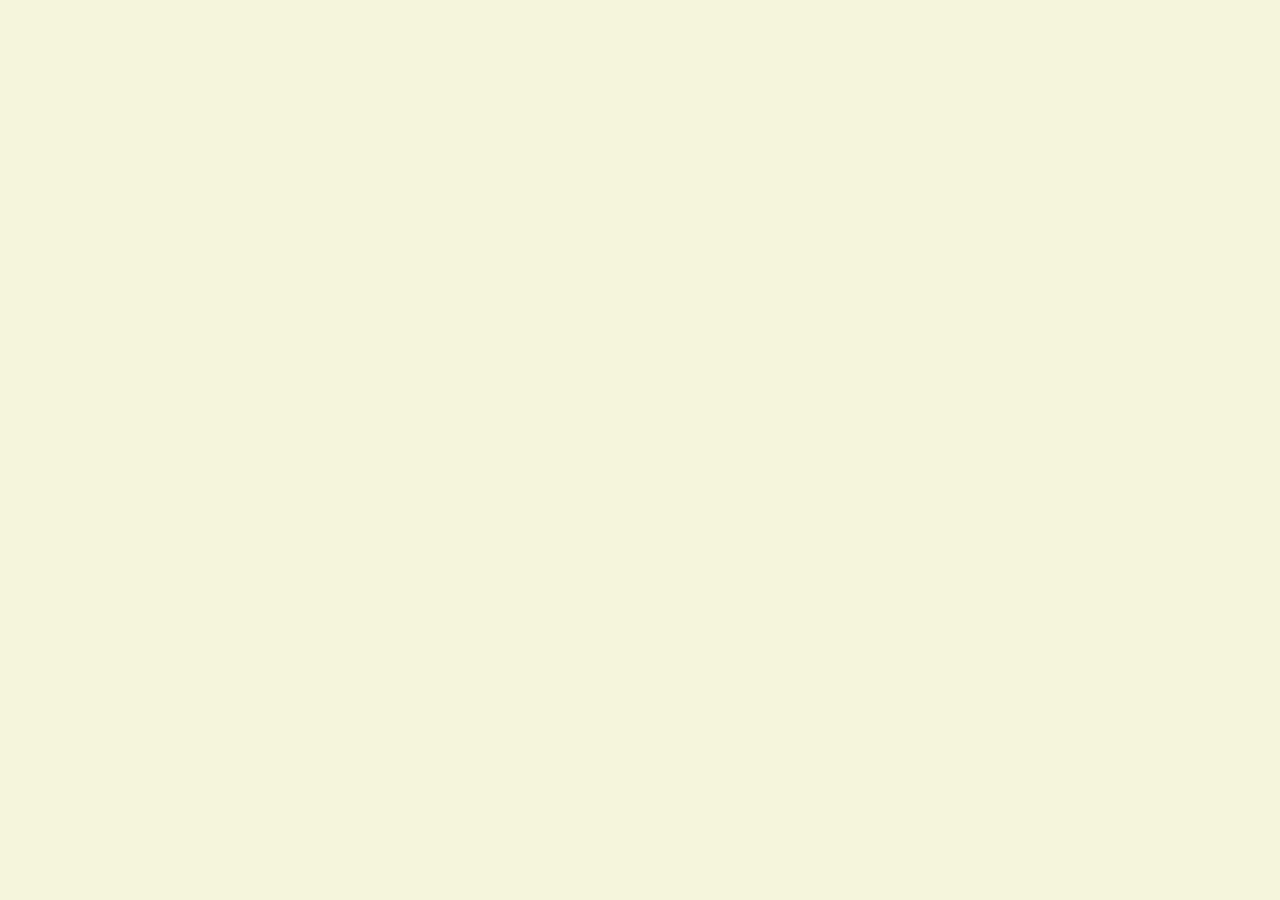
==== index.html @ a486afa2 "Hello" ====
<!DOCTYPE html> 
 <html lang="en"> 
 <head>
     <meta charset="UTF-8"> 
 <meta name="description" content="Enchanted Locks hair salon">
  <meta name="keywords" content="hairdresser, salon, hair, beauty, Enchanted Locks"> 
 <meta name="author" content="Nina Thompson">
  <meta name="viewport" content="width=device-width, initial-scale=1.0">
  <title>Enchanted Locks</title>

 <style>
    body {
        background-color: beige;
        color: #3e2f25;
        font-family: Arial, sans-serif;
    }

    header {
        background-color: darkgreen;
        color: white;
        text-align: center;
        padding: 20px;
    }

    nav {
        background-color: brown;
        padding: 15px;
        text-align: center;
    }

    nav a {
        color: white;
        margin: 15px;
        text-decoration: none;
    }

    main {
        padding: 20px;
    }

    h2 {
        color: darkgreen;
    }

    footer {
        background-color: darkgreen;
        color: white;
        text-align: center;
        padding: 15px;
    }
</style>
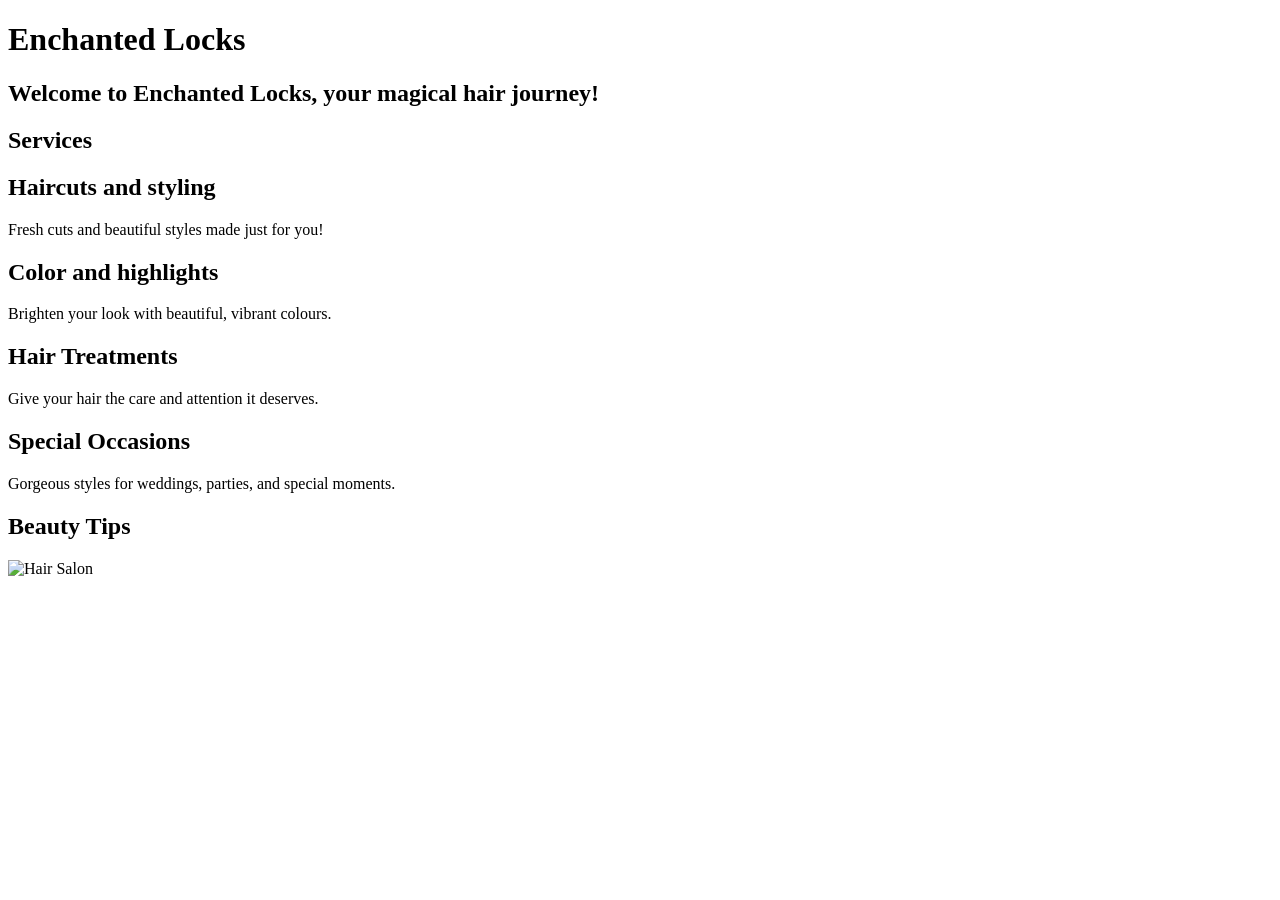
==== commit eb9869a4: "Revise index.html with new content and structure Updated the HTML structure and added content for se" ====
--- a/index.html
+++ b/index.html
@@ -1,51 +1,34 @@
  <!DOCTYPE html> 
  <html lang="en"> 
  <head>
-     <meta charset="UTF-8"> 
- <meta name="description" content="Enchanted Locks hair salon">
-  <meta name="keywords" content="hairdresser, salon, hair, beauty, Enchanted Locks"> 
- <meta name="author" content="Nina Thompson">
-  <meta name="viewport" content="width=device-width, initial-scale=1.0">
+    <meta charset="UTF-8">
   <title>Enchanted Locks</title>
-
- <style>
-    body {
-        background-color: beige;
-        color: #3e2f25;
-        font-family: Arial, sans-serif;
-    }
-
-    header {
-        background-color: darkgreen;
-        color: white;
-        text-align: center;
-        padding: 20px;
-    }
-
-    nav {
-        background-color: brown;
-        padding: 15px;
-        text-align: center;
-    }
-
-    nav a {
-        color: white;
-        margin: 15px;
-        text-decoration: none;
-    }
-
-    main {
-        padding: 20px;
-    }
-
-    h2 {
-        color: darkgreen;
-    }
-
-    footer {
-        background-color: darkgreen;
-        color: white;
-        text-align: center;
-        padding: 15px;
-    }
-</style>+ </head>
+ <body>
+  <header>
+    <p> <h1>Enchanted Locks</h1></p>
+    <p> <h2>Welcome to Enchanted Locks, your magical hair journey!</h2> </p>
+    <article><h1>Services</h1>
+    <section> 
+      <h2>Haircuts and styling</h2>
+      <p>Fresh cuts and beautiful styles made just for you!</p>
+    </section>
+      
+    <section> 
+      <h2>Color and highlights</h2>
+      <p>Brighten your look with beautiful, vibrant colours.</p>
+    </section>
+    <section> 
+      <h2>Hair Treatments</h2>
+      <p>Give your hair the care and attention it deserves.</p>
+    </section>
+     <section> 
+      <h2>Special Occasions</h2>
+      <p>Gorgeous styles for weddings, parties, and special moments.</p>
+    </section>
+    </article>
+    <article><h1>Beauty Tips</h1></article>
+    <img src="https://www.latest-hairstyles.com/black/african-american-hairstyles.html" width="200" height="200" alt="Hair Salon">
+  </header>
+ </body>
+ </html> 
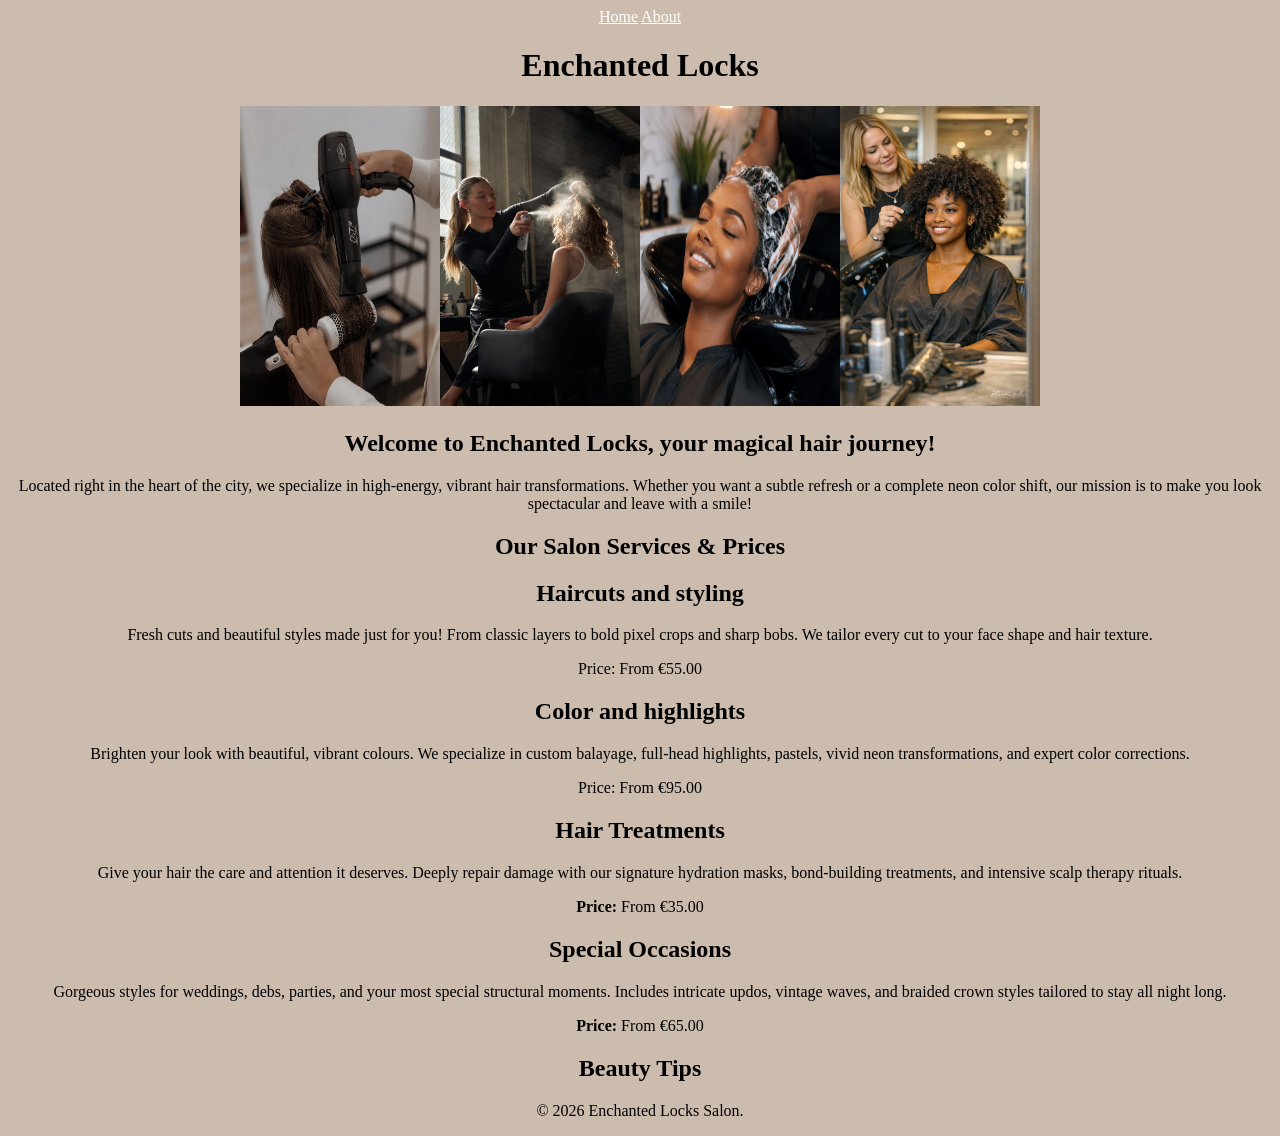
==== commit 140d716a: "styling" ====
--- a/index.html
+++ b/index.html
@@ -1,34 +1,48 @@
  <!DOCTYPE html> 
  <html lang="en"> 
  <head>
+   <nav style="text-align:center;";>
+    <a href="index.html">Home</a>
+    <a href="about.html">About</a>
+   </nav>
     <meta charset="UTF-8">
+    <link rel="stylesheet" href="style.css">
   <title>Enchanted Locks</title>
  </head>
  <body>
   <header>
     <p> <h1>Enchanted Locks</h1></p>
+    <img src="hair2.jpg" width="200" height="300" alt="Hair Salon"><img src="hair3.jpg" width="200" height="300" alt="Hair Salon"><img src="hair4.jpg" width="200" height="300" alt="Hair Salon"><img src="hair5.jpg" width="200" height="300" alt="Hair Salon">
     <p> <h2>Welcome to Enchanted Locks, your magical hair journey!</h2> </p>
-    <article><h1>Services</h1>
+    <p>Located right in the heart of the city, we specialize in high-energy, vibrant hair transformations. Whether you want a subtle refresh or a complete neon color shift, our mission is to make you look spectacular and leave with a smile!</p>
+    <article><h1>Our Salon Services & Prices</h1>
     <section> 
       <h2>Haircuts and styling</h2>
-      <p>Fresh cuts and beautiful styles made just for you!</p>
+      <p>Fresh cuts and beautiful styles made just for you! From classic layers to bold pixel crops and sharp bobs. We tailor every cut to your face shape and hair texture.</p>
+      <p>Price: From €55.00</p>
     </section>
-      
     <section> 
       <h2>Color and highlights</h2>
-      <p>Brighten your look with beautiful, vibrant colours.</p>
+      <p>Brighten your look with beautiful, vibrant colours. We specialize in custom balayage, full-head highlights, pastels, vivid neon transformations, and expert color corrections.</p>
+      <p>Price: From €95.00</p>
     </section>
     <section> 
       <h2>Hair Treatments</h2>
-      <p>Give your hair the care and attention it deserves.</p>
+      <p>Give your hair the care and attention it deserves. Deeply repair damage with our signature hydration masks, bond-building treatments, and intensive scalp therapy rituals.</p>
+      <p><strong>Price:</strong> From €35.00</p>
     </section>
      <section> 
       <h2>Special Occasions</h2>
-      <p>Gorgeous styles for weddings, parties, and special moments.</p>
+      <p>Gorgeous styles for weddings, debs, parties, and your most special structural moments. Includes intricate updos, vintage waves, and braided crown styles tailored to stay all night long.</p>
+      <p><strong>Price:</strong> From €65.00</p>
     </section>
     </article>
     <article><h1>Beauty Tips</h1></article>
-    <img src="https://www.latest-hairstyles.com/black/african-american-hairstyles.html" width="200" height="200" alt="Hair Salon">
+    <footer>
+        <p>&copy; 2026 Enchanted Locks Salon.</p>
+    </footer>
+
   </header>
- </body>
- </html> 
+  </body>
+  </html> 
+
--- a/style.css
+++ b/style.css
@@ -0,0 +1,7 @@
+body{
+    background: #cbbcae;
+    text-align: center;
+}
+a {
+    color: white;
+}
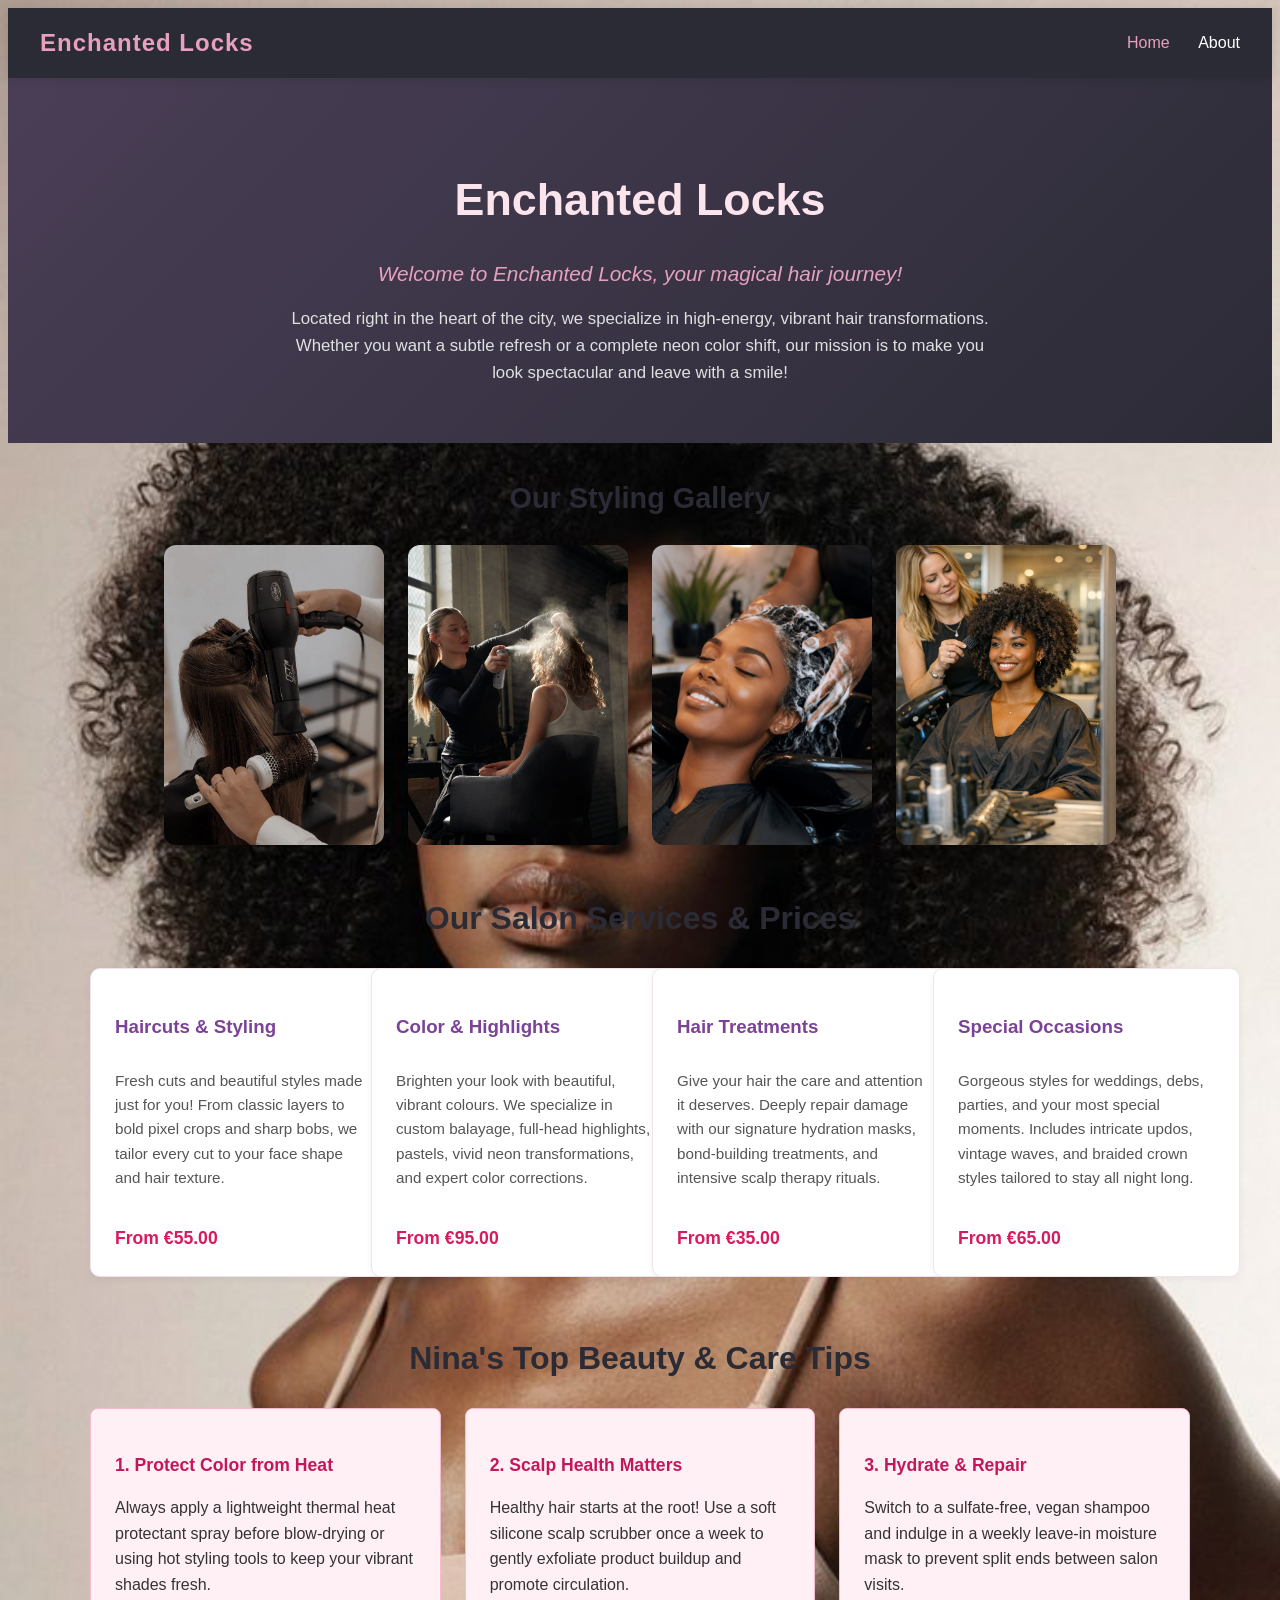
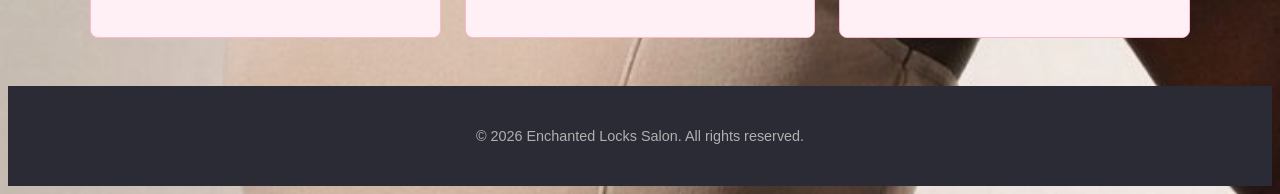
==== commit 18c6e48a: "week 8 work" ====
--- a/index.html
+++ b/index.html
@@ -1,48 +1,97 @@
- <!DOCTYPE html> 
- <html lang="en"> 
- <head>
-   <nav style="text-align:center;";>
-    <a href="index.html">Home</a>
-    <a href="about.html">About</a>
-   </nav>
+
+ <!DOCTYPE html>
+<html lang="en">
+<head>
     <meta charset="UTF-8">
+    <meta name="viewport" content="width=device-width, initial-scale=1.0">
+    <title>Enchanted Locks - Home</title>
     <link rel="stylesheet" href="style.css">
-  <title>Enchanted Locks</title>
- </head>
- <body>
-  <header>
-    <p> <h1>Enchanted Locks</h1></p>
-    <img src="hair2.jpg" width="200" height="300" alt="Hair Salon"><img src="hair3.jpg" width="200" height="300" alt="Hair Salon"><img src="hair4.jpg" width="200" height="300" alt="Hair Salon"><img src="hair5.jpg" width="200" height="300" alt="Hair Salon">
-    <p> <h2>Welcome to Enchanted Locks, your magical hair journey!</h2> </p>
-    <p>Located right in the heart of the city, we specialize in high-energy, vibrant hair transformations. Whether you want a subtle refresh or a complete neon color shift, our mission is to make you look spectacular and leave with a smile!</p>
-    <article><h1>Our Salon Services & Prices</h1>
-    <section> 
-      <h2>Haircuts and styling</h2>
-      <p>Fresh cuts and beautiful styles made just for you! From classic layers to bold pixel crops and sharp bobs. We tailor every cut to your face shape and hair texture.</p>
-      <p>Price: From €55.00</p>
-    </section>
-    <section> 
-      <h2>Color and highlights</h2>
-      <p>Brighten your look with beautiful, vibrant colours. We specialize in custom balayage, full-head highlights, pastels, vivid neon transformations, and expert color corrections.</p>
-      <p>Price: From €95.00</p>
-    </section>
-    <section> 
-      <h2>Hair Treatments</h2>
-      <p>Give your hair the care and attention it deserves. Deeply repair damage with our signature hydration masks, bond-building treatments, and intensive scalp therapy rituals.</p>
-      <p><strong>Price:</strong> From €35.00</p>
-    </section>
-     <section> 
-      <h2>Special Occasions</h2>
-      <p>Gorgeous styles for weddings, debs, parties, and your most special structural moments. Includes intricate updos, vintage waves, and braided crown styles tailored to stay all night long.</p>
-      <p><strong>Price:</strong> From €65.00</p>
-    </section>
-    </article>
-    <article><h1>Beauty Tips</h1></article>
+</head>
+<body>
+
+    <nav class="main-nav">
+        <div class="logo">Enchanted Locks</div>
+        <div class="nav-links">
+            <a href="index.html" class="active">Home</a>
+            <a href="about.html">About</a>
+        </div>
+    </nav>
+
+    <header class="hero-header">
+        <h1>Enchanted Locks</h1>
+        <p class="tagline">Welcome to Enchanted Locks, your magical hair journey!</p>
+        <p class="hero-description">
+            Located right in the heart of the city, we specialize in high-energy, vibrant hair transformations. 
+            Whether you want a subtle refresh or a complete neon color shift, our mission is to make you look spectacular and leave with a smile!
+        </p>
+    </header>
+
+    <main class="container">
+        <!-- Gallery Section -->
+        <section class="gallery-section">
+            <h2>Our Styling Gallery</h2>
+            <div class="image-gallery">
+                <img src="hair2.jpg" alt="Vivid Color Shift Styling">
+                <img src="hair3.jpg" alt="Precision Layered Cut">
+                <img src="hair4.jpg" alt="Custom Balayage Hair">
+                <img src="hair5.jpg" alt="Special Occasion Updo">
+            </div>
+        </section>
+
+        <!-- Services Section -->
+        <article class="services-article">
+            <h2 class="section-title">Our Salon Services &amp; Prices</h2>
+            
+            <div class="services-grid">
+                <section class="service-card">
+                    <h3>Haircuts &amp; Styling</h3>
+                    <p>Fresh cuts and beautiful styles made just for you! From classic layers to bold pixel crops and sharp bobs, we tailor every cut to your face shape and hair texture.</p>
+                    <p class="price">From €55.00</p>
+                </section>
+
+                <section class="service-card">
+                    <h3>Color &amp; Highlights</h3>
+                    <p>Brighten your look with beautiful, vibrant colours. We specialize in custom balayage, full-head highlights, pastels, vivid neon transformations, and expert color corrections.</p>
+                    <p class="price">From €95.00</p>
+                </section>
+
+                <section class="service-card">
+                    <h3>Hair Treatments</h3>
+                    <p>Give your hair the care and attention it deserves. Deeply repair damage with our signature hydration masks, bond-building treatments, and intensive scalp therapy rituals.</p>
+                    <p class="price">From €35.00</p>
+                </section>
+
+                <section class="service-card">
+                    <h3>Special Occasions</h3>
+                    <p>Gorgeous styles for weddings, debs, parties, and your most special moments. Includes intricate updos, vintage waves, and braided crown styles tailored to stay all night long.</p>
+                    <p class="price">From €65.00</p>
+                </section>
+            </div>
+        </article>
+
+        <!-- Beauty Tips Section -->
+        <article class="tips-article">
+            <h2 class="section-title">Nina's Top Beauty &amp; Care Tips</h2>
+            <div class="tips-grid">
+                <div class="tip-box">
+                    <h3>1. Protect Color from Heat</h3>
+                    <p>Always apply a lightweight thermal heat protectant spray before blow-drying or using hot styling tools to keep your vibrant shades fresh.</p>
+                </div>
+                <div class="tip-box">
+                    <h3>2. Scalp Health Matters</h3>
+                    <p>Healthy hair starts at the root! Use a soft silicone scalp scrubber once a week to gently exfoliate product buildup and promote circulation.</p>
+                </div>
+                <div class="tip-box">
+                    <h3>3. Hydrate &amp; Repair</h3>
+                    <p>Switch to a sulfate-free, vegan shampoo and indulge in a weekly leave-in moisture mask to prevent split ends between salon visits.</p>
+                </div>
+            </div>
+        </article>
+    </main>
+
     <footer>
-        <p>&copy; 2026 Enchanted Locks Salon.</p>
+        <p>&copy; 2026 Enchanted Locks Salon. All rights reserved.</p>
     </footer>
 
-  </header>
-  </body>
-  </html> 
-
+</body>
+</html>
--- a/style.css
+++ b/style.css
@@ -1,7 +1,351 @@
-body{
-    background: #cbbcae;
-    text-align: center;
-}
-a {
-    color: white;
-}
+ {
+     box-sizing: border-box;
+     margin: 0;
+     padding: 0;
+ }
+
+ body {
+     font-family: 'Segoe UI', Tahoma, Geneva, Verdana, sans-serif;
+     line-height: 1.6;
+     color: #333333;
+     background-color: #fdfbfb;
+ }
+
+ .main-nav {
+     display: flex;
+     justify-content: space-between;
+     align-items: center;
+     background-color: #2b2b36;
+     padding: 1rem 2rem;
+     position: sticky;
+     top: 0;
+     z-index: 1000;
+     box-shadow: 0 2px 10px rgba(0, 0, 0, 0.1);
+ }
+
+ .main-nav .logo {
+     color: #e8a0bf;
+     font-size: 1.5rem;
+     font-weight: 700;
+     letter-spacing: 1px;
+ }
+
+ .nav-links a {
+     color: #ffffff;
+     text-decoration: none;
+     margin-left: 1.5rem;
+     font-weight: 500;
+     transition: color 0.3s ease;
+ }
+
+ .nav-links a:hover,
+ .nav-links a.active {
+     color: #e8a0bf;
+ }
+
+ .hero-header,
+ .page-header {
+     background: linear-gradient(135deg, #4a3e56 0%, #2b2b36 100%);
+     color: #ffffff;
+     text-align: center;
+     padding: 3.5rem 1.5rem;
+ }
+
+ .hero-header h1,
+ .page-header h1 {
+     font-size: 2.8rem;
+     color: #fce4ec;
+     margin-bottom: 0.5rem;
+ }
+
+ .tagline {
+     font-size: 1.3rem;
+     font-style: italic;
+     color: #e8a0bf;
+     margin-bottom: 1rem;
+ }
+
+ .hero-description {
+     max-width: 700px;
+     margin: 0 auto;
+     font-size: 1.05rem;
+     color: #e0e0e0;
+ }
+
+ .container {
+     max-width: 1100px;
+     margin: 2rem auto;
+     padding: 0 1.5rem;
+ }
+
+ .gallery-section {
+     margin-bottom: 3rem;
+     text-align: center;
+ }
+
+ .gallery-section h2 {
+     font-size: 1.8rem;
+     color: #2b2b36;
+     margin-bottom: 1.5rem;
+ }
+
+ .image-gallery {
+     display: flex;
+     flex-wrap: wrap;
+     gap: 1.5rem;
+     justify-content: center;
+ }
+
+ .image-gallery img {
+     width: 220px;
+     height: 300px;
+     object-fit: cover;
+     border-radius: 12px;
+     box-shadow: 0 4px 12px rgba(0, 0, 0, 0.15);
+     transition: transform 0.3s ease, box-shadow 0.3s ease;
+ }
+
+ .image-gallery img:hover {
+     transform: translateY(-6px);
+     box-shadow: 0 8px 20px rgba(0, 0, 0, 0.2);
+ }
+
+ .section-title {
+     text-align: center;
+     font-size: 2rem;
+     color: #2b2b36;
+     margin: 2.5rem 0 1.5rem;
+     position: relative;
+ }
+
+ .services-grid {
+     display: grid;
+     grid-template-columns: repeat(auto-fit, minmax(240px, 1fr));
+     gap: 1.5rem;
+ }
+
+ .service-card {
+     background-color: #ffffff;
+     border: 1px solid #f0e4ec;
+     border-radius: 10px;
+     padding: 1.5rem;
+     box-shadow: 0 2px 8px rgba(0, 0, 0, 0.05);
+     display: flex;
+     flex-direction: column;
+     justify-content: space-between;
+ }
+
+ .service-card h3 {
+     color: #7b4397;
+     margin-bottom: 0.75rem;
+ }
+
+ .service-card p {
+     font-size: 0.95rem;
+     color: #555555;
+     margin-bottom: 1rem;
+ }
+
+ .service-card .price {
+     font-weight: bold;
+     color: #d81b60;
+     font-size: 1.1rem;
+     margin-bottom: 0;
+ }
+
+ .story-section {
+     display: flex;
+     flex-wrap: wrap;
+     gap: 2rem;
+     align-items: center;
+     margin-bottom: 3rem;
+ }
+
+ .story-image img {
+     width: 100%;
+     max-width: 320px;
+     height: auto;
+     border-radius: 12px;
+     box-shadow: 0 4px 15px rgba(0, 0, 0, 0.12);
+ }
+
+ .story-text {
+     flex: 1;
+     min-width: 280px;
+ }
+
+ .story-text h2 {
+     font-size: 2rem;
+     color: #2b2b36;
+     margin-bottom: 1rem;
+ }
+
+ .story-text p {
+     margin-bottom: 1rem;
+     color: #444444;
+ }
+
+ .cards-grid {
+     display: grid;
+     grid-template-columns: repeat(auto-fit, minmax(300px, 1fr));
+     gap: 2rem;
+     margin-bottom: 3rem;
+ }
+
+ .profile-card {
+     background: #ffffff;
+     border-radius: 10px;
+     padding: 2rem;
+     box-shadow: 0 4px 12px rgba(0, 0, 0, 0.08);
+ }
+
+ .profile-card.featured-member {
+     border-left: 5px solid #d81b60;
+ }
+
+ .profile-card.standard-member {
+     border-left: 5px solid #7b4397;
+ }
+
+ .profile-card h2 {
+     font-size: 1.4rem;
+     margin-bottom: 1rem;
+     color: #2b2b36;
+ }
+
+ .about-info-list {
+     list-style-type: none;
+ }
+
+ .about-info-list li {
+     margin-bottom: 1rem;
+     padding-left: 1.2rem;
+     position: relative;
+ }
+
+ .about-info-list li::before {
+     content: "•";
+     color: #e8a0bf;
+     font-weight: bold;
+     font-size: 1.4rem;
+     position: absolute;
+     left: 0;
+     top: -3px;
+ }
+
+ .highlights-section {
+     background: #f4edf2;
+     border-radius: 12px;
+     padding: 2rem;
+     margin-bottom: 3rem;
+ }
+
+ .highlights-section h2 {
+     text-align: center;
+     color: #2b2b36;
+     margin-bottom: 1.5rem;
+ }
+
+ .highlights-grid {
+     display: grid;
+     grid-template-columns: repeat(auto-fit, minmax(200px, 1fr));
+     gap: 1.5rem;
+ }
+
+ .highlight-item {
+     background: #ffffff;
+     padding: 1.2rem;
+     border-radius: 8px;
+     text-align: center;
+ }
+
+ .highlight-item h4 {
+     color: #7b4397;
+     margin-bottom: 0.5rem;
+ }
+
+ .tips-grid {
+     display: grid;
+     grid-template-columns: repeat(auto-fit, minmax(250px, 1fr));
+     gap: 1.5rem;
+     margin-bottom: 3rem;
+ }
+
+ .tip-box {
+     background: #fff0f5;
+     border: 1px solid #f8bbd0;
+     border-radius: 8px;
+     padding: 1.5rem;
+ }
+
+ .tip-box h3 {
+     color: #c2185b;
+     margin-bottom: 0.5rem;
+     font-size: 1.1rem;
+ }
+
+ footer {
+     background-color: #2b2b36;
+     color: #b0b0b0;
+     text-align: center;
+     padding: 1.5rem 1rem;
+     margin-top: 3rem;
+     font-size: 0.9rem;
+ }
+
+ @media (max-width: 600px) {
+     .main-nav {
+         flex-direction: column;
+         gap: 0.5rem;
+     }
+
+     .nav-links a {
+         margin: 0 0.5rem;
+     }
+
+     .hero-header h1,
+     .page-header h1 {
+         font-size: 2.1rem;
+     }
+
+     .story-section {
+         flex-direction: column;
+         text-align: center;
+     }
+ }
+
+ body {
+     font-family: 'Segoe UI', Tahoma, Geneva, Verdana, sans-serif;
+     line-height: 1.6;
+     color: #333333;
+     background-color: #fdfbfb;
+
+     background-image: url('hair1.jpg');
+     background-size: cover;
+     background-repeat: no-repeat;
+     background-attachment: fixed;
+ }
+
+
+ .service-card {
+
+
+     background-color: #ffffff;
+     width: 100%;
+     min-height: 180px;
+     padding: 1.5rem;
+     margin-bottom: 1rem;
+     border: 1px solid #f0e4ec;
+     border-radius: 10px;
+ }
+
+
+ .service-card:hover {
+     transform: translateY(-4px);
+     box-shadow: 0 6px 15px rgba(216, 27, 96, 0.15);
+ }
+
+ .main-nav a {
+     color: #ffffff;
+     text-decoration: none;
+ }
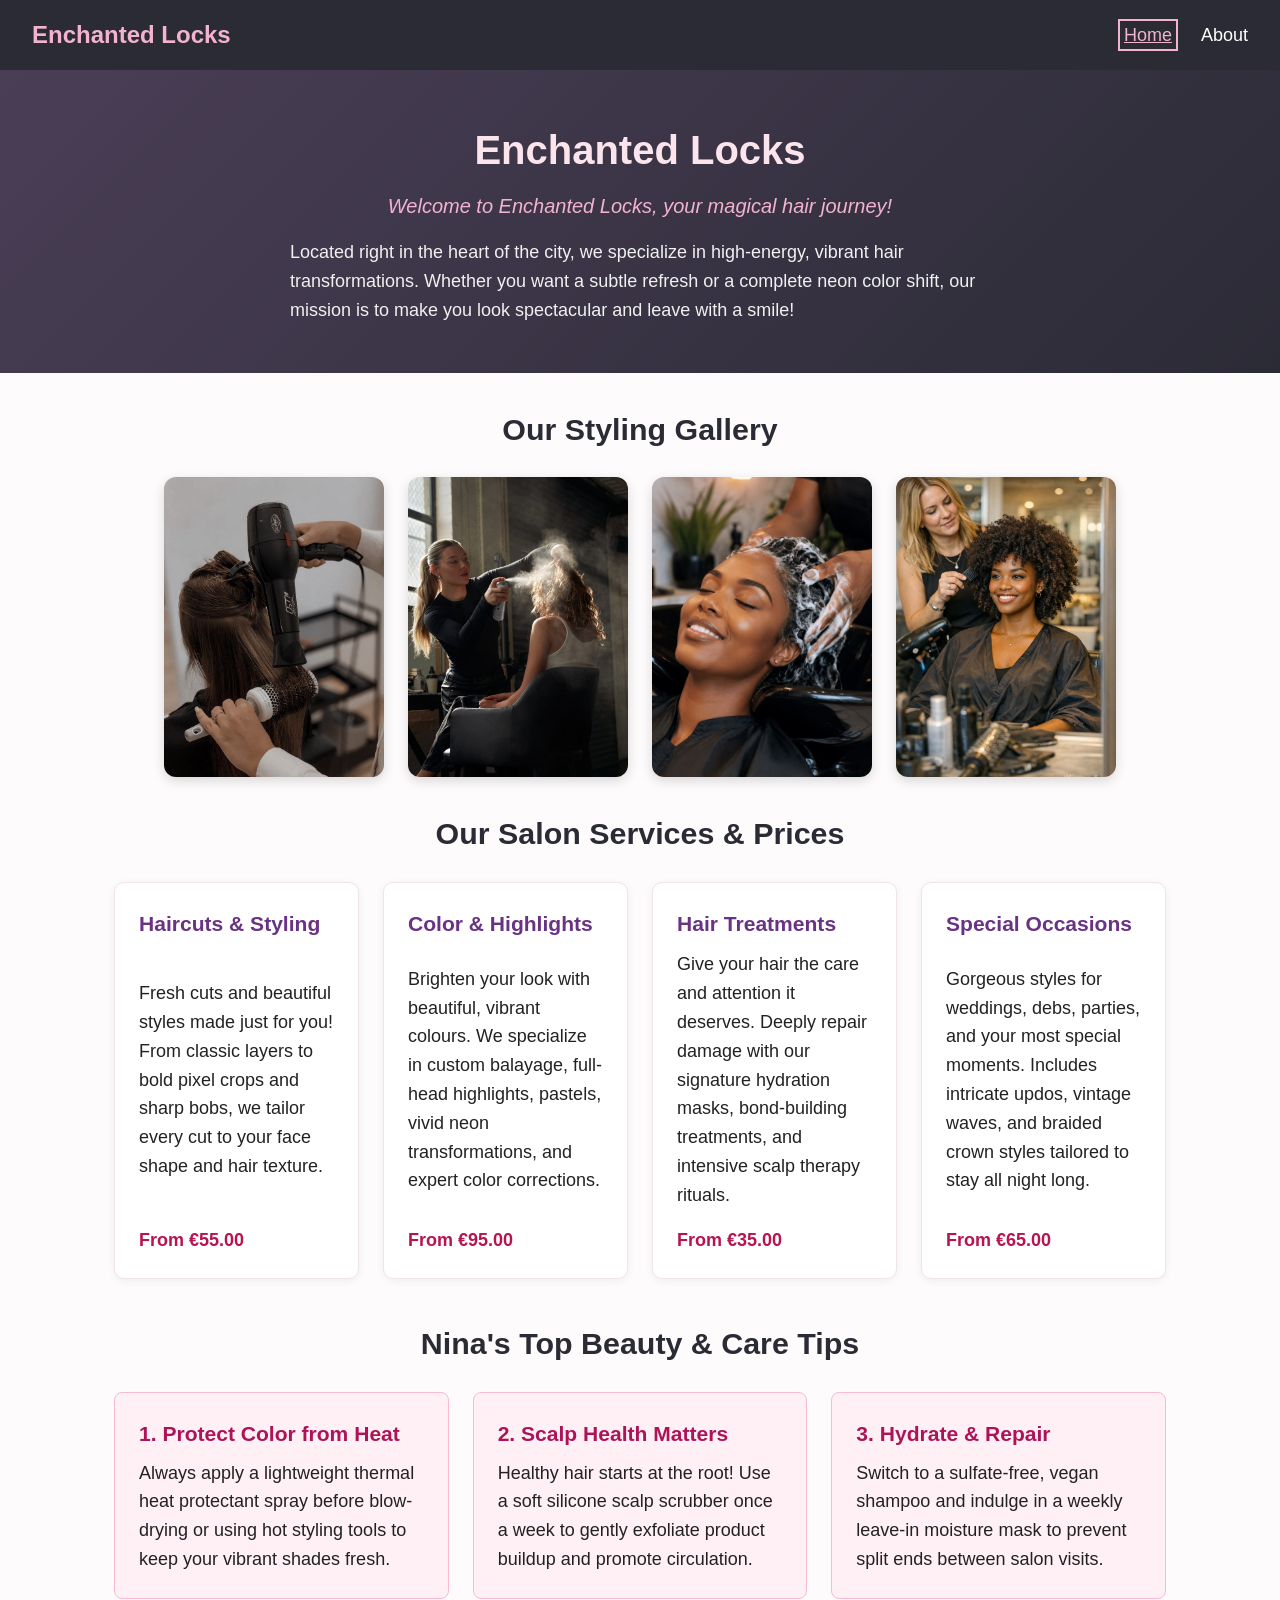
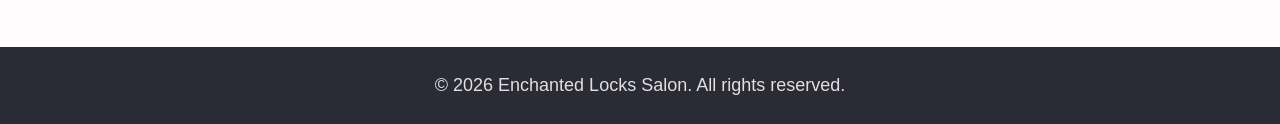
==== commit 10a6d004: "Enhance accessibility and SEO in index.html Added skip link for accessibility and updated image alt " ====
--- a/index.html
+++ b/index.html
@@ -1,5 +1,4 @@
-
- <!DOCTYPE html>
+<!DOCTYPE html>
 <html lang="en">
 <head>
     <meta charset="UTF-8">
@@ -9,10 +8,12 @@
 </head>
 <body>
 
-    <nav class="main-nav">
+    <a href="#main-content" class="skip-link">Skip to main content</a>
+
+    <nav class="main-nav" aria-label="Main navigation">
         <div class="logo">Enchanted Locks</div>
         <div class="nav-links">
-            <a href="index.html" class="active">Home</a>
+            <a href="index.html" class="active" aria-current="page">Home</a>
             <a href="about.html">About</a>
         </div>
     </nav>
@@ -26,22 +27,19 @@
         </p>
     </header>
 
-    <main class="container">
-        <!-- Gallery Section -->
+    <main id="main-content" class="container">
         <section class="gallery-section">
             <h2>Our Styling Gallery</h2>
             <div class="image-gallery">
-                <img src="hair2.jpg" alt="Vivid Color Shift Styling">
-                <img src="hair3.jpg" alt="Precision Layered Cut">
-                <img src="hair4.jpg" alt="Custom Balayage Hair">
-                <img src="hair5.jpg" alt="Special Occasion Updo">
+                <img src="hair2.jpg" alt="Long wavy hair dyed in bright neon pink and purple shades">
+                <img src="hair3.jpg" alt="Shoulder-length brunette hair styled in a precision layered cut">
+                <img src="hair4.jpg" alt="Soft golden blonde balayage waves blending from dark roots">
+                <img src="hair5.jpg" alt="Elegant braided updo hairstyle decorated with small hair pins">
             </div>
         </section>
 
-        <!-- Services Section -->
         <article class="services-article">
             <h2 class="section-title">Our Salon Services &amp; Prices</h2>
-            
             <div class="services-grid">
                 <section class="service-card">
                     <h3>Haircuts &amp; Styling</h3>
@@ -69,7 +67,6 @@
             </div>
         </article>
 
-        <!-- Beauty Tips Section -->
         <article class="tips-article">
             <h2 class="section-title">Nina's Top Beauty &amp; Care Tips</h2>
             <div class="tips-grid">
@@ -95,3 +92,4 @@
 
 </body>
 </html>
+
--- a/style.css
+++ b/style.css
@@ -1,351 +1,250 @@
- {
-     box-sizing: border-box;
-     margin: 0;
-     padding: 0;
- }
-
- body {
-     font-family: 'Segoe UI', Tahoma, Geneva, Verdana, sans-serif;
-     line-height: 1.6;
-     color: #333333;
-     background-color: #fdfbfb;
- }
-
- .main-nav {
-     display: flex;
-     justify-content: space-between;
-     align-items: center;
-     background-color: #2b2b36;
-     padding: 1rem 2rem;
-     position: sticky;
-     top: 0;
-     z-index: 1000;
-     box-shadow: 0 2px 10px rgba(0, 0, 0, 0.1);
- }
-
- .main-nav .logo {
-     color: #e8a0bf;
-     font-size: 1.5rem;
-     font-weight: 700;
-     letter-spacing: 1px;
- }
-
- .nav-links a {
-     color: #ffffff;
-     text-decoration: none;
-     margin-left: 1.5rem;
-     font-weight: 500;
-     transition: color 0.3s ease;
- }
-
- .nav-links a:hover,
- .nav-links a.active {
-     color: #e8a0bf;
- }
-
- .hero-header,
- .page-header {
-     background: linear-gradient(135deg, #4a3e56 0%, #2b2b36 100%);
-     color: #ffffff;
-     text-align: center;
-     padding: 3.5rem 1.5rem;
- }
-
- .hero-header h1,
- .page-header h1 {
-     font-size: 2.8rem;
-     color: #fce4ec;
-     margin-bottom: 0.5rem;
- }
-
- .tagline {
-     font-size: 1.3rem;
-     font-style: italic;
-     color: #e8a0bf;
-     margin-bottom: 1rem;
- }
-
- .hero-description {
-     max-width: 700px;
-     margin: 0 auto;
-     font-size: 1.05rem;
-     color: #e0e0e0;
- }
-
- .container {
-     max-width: 1100px;
-     margin: 2rem auto;
-     padding: 0 1.5rem;
- }
-
- .gallery-section {
-     margin-bottom: 3rem;
-     text-align: center;
- }
-
- .gallery-section h2 {
-     font-size: 1.8rem;
-     color: #2b2b36;
-     margin-bottom: 1.5rem;
- }
-
- .image-gallery {
-     display: flex;
-     flex-wrap: wrap;
-     gap: 1.5rem;
-     justify-content: center;
- }
-
- .image-gallery img {
-     width: 220px;
-     height: 300px;
-     object-fit: cover;
-     border-radius: 12px;
-     box-shadow: 0 4px 12px rgba(0, 0, 0, 0.15);
-     transition: transform 0.3s ease, box-shadow 0.3s ease;
- }
-
- .image-gallery img:hover {
-     transform: translateY(-6px);
-     box-shadow: 0 8px 20px rgba(0, 0, 0, 0.2);
- }
-
- .section-title {
-     text-align: center;
-     font-size: 2rem;
-     color: #2b2b36;
-     margin: 2.5rem 0 1.5rem;
-     position: relative;
- }
-
- .services-grid {
-     display: grid;
-     grid-template-columns: repeat(auto-fit, minmax(240px, 1fr));
-     gap: 1.5rem;
- }
-
- .service-card {
-     background-color: #ffffff;
-     border: 1px solid #f0e4ec;
-     border-radius: 10px;
-     padding: 1.5rem;
-     box-shadow: 0 2px 8px rgba(0, 0, 0, 0.05);
-     display: flex;
-     flex-direction: column;
-     justify-content: space-between;
- }
-
- .service-card h3 {
-     color: #7b4397;
-     margin-bottom: 0.75rem;
- }
-
- .service-card p {
-     font-size: 0.95rem;
-     color: #555555;
-     margin-bottom: 1rem;
- }
-
- .service-card .price {
-     font-weight: bold;
-     color: #d81b60;
-     font-size: 1.1rem;
-     margin-bottom: 0;
- }
-
- .story-section {
-     display: flex;
-     flex-wrap: wrap;
-     gap: 2rem;
-     align-items: center;
-     margin-bottom: 3rem;
- }
-
- .story-image img {
-     width: 100%;
-     max-width: 320px;
-     height: auto;
-     border-radius: 12px;
-     box-shadow: 0 4px 15px rgba(0, 0, 0, 0.12);
- }
-
- .story-text {
-     flex: 1;
-     min-width: 280px;
- }
-
- .story-text h2 {
-     font-size: 2rem;
-     color: #2b2b36;
-     margin-bottom: 1rem;
- }
-
- .story-text p {
-     margin-bottom: 1rem;
-     color: #444444;
- }
-
- .cards-grid {
-     display: grid;
-     grid-template-columns: repeat(auto-fit, minmax(300px, 1fr));
-     gap: 2rem;
-     margin-bottom: 3rem;
- }
-
- .profile-card {
-     background: #ffffff;
-     border-radius: 10px;
-     padding: 2rem;
-     box-shadow: 0 4px 12px rgba(0, 0, 0, 0.08);
- }
-
- .profile-card.featured-member {
-     border-left: 5px solid #d81b60;
- }
-
- .profile-card.standard-member {
-     border-left: 5px solid #7b4397;
- }
-
- .profile-card h2 {
-     font-size: 1.4rem;
-     margin-bottom: 1rem;
-     color: #2b2b36;
- }
-
- .about-info-list {
-     list-style-type: none;
- }
-
- .about-info-list li {
-     margin-bottom: 1rem;
-     padding-left: 1.2rem;
-     position: relative;
- }
-
- .about-info-list li::before {
-     content: "•";
-     color: #e8a0bf;
-     font-weight: bold;
-     font-size: 1.4rem;
-     position: absolute;
-     left: 0;
-     top: -3px;
- }
-
- .highlights-section {
-     background: #f4edf2;
-     border-radius: 12px;
-     padding: 2rem;
-     margin-bottom: 3rem;
- }
-
- .highlights-section h2 {
-     text-align: center;
-     color: #2b2b36;
-     margin-bottom: 1.5rem;
- }
-
- .highlights-grid {
-     display: grid;
-     grid-template-columns: repeat(auto-fit, minmax(200px, 1fr));
-     gap: 1.5rem;
- }
-
- .highlight-item {
-     background: #ffffff;
-     padding: 1.2rem;
-     border-radius: 8px;
-     text-align: center;
- }
-
- .highlight-item h4 {
-     color: #7b4397;
-     margin-bottom: 0.5rem;
- }
-
- .tips-grid {
-     display: grid;
-     grid-template-columns: repeat(auto-fit, minmax(250px, 1fr));
-     gap: 1.5rem;
-     margin-bottom: 3rem;
- }
-
- .tip-box {
-     background: #fff0f5;
-     border: 1px solid #f8bbd0;
-     border-radius: 8px;
-     padding: 1.5rem;
- }
-
- .tip-box h3 {
-     color: #c2185b;
-     margin-bottom: 0.5rem;
-     font-size: 1.1rem;
- }
-
- footer {
-     background-color: #2b2b36;
-     color: #b0b0b0;
-     text-align: center;
-     padding: 1.5rem 1rem;
-     margin-top: 3rem;
-     font-size: 0.9rem;
- }
-
- @media (max-width: 600px) {
-     .main-nav {
-         flex-direction: column;
-         gap: 0.5rem;
-     }
-
-     .nav-links a {
-         margin: 0 0.5rem;
-     }
-
-     .hero-header h1,
-     .page-header h1 {
-         font-size: 2.1rem;
-     }
-
-     .story-section {
-         flex-direction: column;
-         text-align: center;
-     }
- }
-
- body {
-     font-family: 'Segoe UI', Tahoma, Geneva, Verdana, sans-serif;
-     line-height: 1.6;
-     color: #333333;
-     background-color: #fdfbfb;
-
-     background-image: url('hair1.jpg');
-     background-size: cover;
-     background-repeat: no-repeat;
-     background-attachment: fixed;
- }
-
-
- .service-card {
-
-
-     background-color: #ffffff;
-     width: 100%;
-     min-height: 180px;
-     padding: 1.5rem;
-     margin-bottom: 1rem;
-     border: 1px solid #f0e4ec;
-     border-radius: 10px;
- }
-
-
- .service-card:hover {
-     transform: translateY(-4px);
-     box-shadow: 0 6px 15px rgba(216, 27, 96, 0.15);
- }
-
- .main-nav a {
-     color: #ffffff;
-     text-decoration: none;
- }+* {
+    box-sizing: border-box;
+    margin: 0;
+    padding: 0;
+}
+
+body {
+    font-family: Arial, Verdana, sans-serif; /* Simple font for dyslexia */
+    font-size: 18px;                         /* Larger readable text */
+    line-height: 1.6;
+    text-align: left;                        /* Left-aligned for readability */
+    color: #222222;
+    background-color: #fdfbfb;
+}
+
+.skip-link {
+    position: absolute;
+    top: -40px;
+    left: 0;
+    background: #2b2b36;
+    color: #ffffff;
+    padding: 8px 16px;
+    z-index: 2000;
+}
+
+.skip-link:focus {
+    top: 0;
+}
+
+.main-nav {
+    display: flex;
+    justify-content: space-between;
+    align-items: center;
+    background-color: #2b2b36;
+    padding: 1rem 2rem;
+    position: sticky;
+    top: 0;
+    z-index: 1000;
+}
+
+.main-nav .logo {
+    color: #f3b3cf;
+    font-size: 1.5rem;
+    font-weight: 700;
+}
+
+.nav-links a {
+    color: #ffffff;
+    text-decoration: none;
+    margin-left: 1.5rem;
+    font-weight: 500;
+}
+
+/* Underline + outline so colour is not the only cue */
+.nav-links a:hover,
+.nav-links a:focus-visible,
+.nav-links a.active {
+    color: #f3b3cf;
+    text-decoration: underline;
+    outline: 2px solid #f3b3cf;
+    outline-offset: 4px;
+}
+
+.hero-header,
+.page-header {
+    background: linear-gradient(135deg, #4a3e56, #2b2b36);
+    color: #ffffff;
+    text-align: center;
+    padding: 3rem 1.5rem;
+}
+
+.hero-header h1,
+.page-header h1 {
+    font-size: 2.5rem;
+    color: #fce4ec;
+    margin-bottom: 0.5rem;
+}
+
+.tagline {
+    font-size: 1.25rem;
+    font-style: italic;
+    color: #f3b3cf;
+    margin-bottom: 1rem;
+}
+
+.hero-description {
+    max-width: 700px;
+    margin: 0 auto;
+    color: #f0f0f0;
+    text-align: left;
+}
+
+.container {
+    max-width: 1100px;
+    margin: 2rem auto;
+    padding: 0 1.5rem;
+}
+
+.section-title,
+.gallery-section h2,
+.highlights-section h2 {
+    text-align: center;
+    font-size: 1.9rem;
+    color: #2b2b36;
+    margin: 2rem 0 1.5rem;
+}
+
+.image-gallery {
+    display: flex;
+    flex-wrap: wrap;
+    gap: 1.5rem;
+    justify-content: center;
+}
+
+.image-gallery img {
+    width: 220px;
+    height: 300px;
+    object-fit: cover;
+    border-radius: 12px;
+    box-shadow: 0 4px 12px rgba(0, 0, 0, 0.15);
+}
+
+.services-grid,
+.tips-grid,
+.highlights-grid {
+    display: grid;
+    grid-template-columns: repeat(auto-fit, minmax(230px, 1fr));
+    gap: 1.5rem;
+    margin-bottom: 2.5rem;
+}
+
+.cards-grid {
+    display: grid;
+    grid-template-columns: repeat(auto-fit, minmax(300px, 1fr));
+    gap: 2rem;
+    margin-bottom: 2.5rem;
+}
+
+.service-card,
+.profile-card,
+.highlight-item {
+    background: #ffffff;
+    border: 1px solid #f0e4ec;
+    border-radius: 10px;
+    padding: 1.5rem;
+    box-shadow: 0 2px 8px rgba(0, 0, 0, 0.06);
+}
+
+.service-card {
+    display: flex;
+    flex-direction: column;
+    justify-content: space-between;
+}
+
+.service-card h3,
+.highlight-item h3 {
+    color: #6a3285;
+    margin-bottom: 0.6rem;
+}
+
+.service-card .price {
+    font-weight: bold;
+    color: #b81450;
+    margin-top: 1rem;
+}
+
+.tip-box {
+    background: #fff0f5;
+    border: 1px solid #f8bbd0;
+    border-radius: 8px;
+    padding: 1.5rem;
+}
+
+.tip-box h3 {
+    color: #ad1457;
+    margin-bottom: 0.5rem;
+}
+
+.story-section {
+    display: flex;
+    flex-wrap: wrap;
+    gap: 2rem;
+    align-items: center;
+    margin-bottom: 2.5rem;
+}
+
+.story-image img {
+    width: 100%;
+    max-width: 320px;
+    border-radius: 12px;
+}
+
+.story-text {
+    flex: 1;
+    min-width: 280px;
+}
+
+.story-text h2,
+.profile-card h2 {
+    color: #2b2b36;
+    margin-bottom: 1rem;
+}
+
+.story-text p {
+    margin-bottom: 1rem;
+}
+
+.profile-card.featured-member {
+    border-left: 5px solid #d81b60;
+}
+
+.profile-card.standard-member {
+    border-left: 5px solid #7b4397;
+}
+
+.about-info-list {
+    padding-left: 1.2rem;
+}
+
+.about-info-list li {
+    margin-bottom: 0.8rem;
+}
+
+.highlights-section {
+    background: #f4edf2;
+    border-radius: 12px;
+    padding: 1.5rem;
+}
+
+footer {
+    background-color: #2b2b36;
+    color: #e0e0e0;
+    text-align: center;
+    padding: 1.5rem;
+    margin-top: 3rem;
+}
+
+@media (prefers-reduced-motion: reduce) {
+    * {
+        transition: none !important;
+        transform: none !important;
+    }
+}
+
+@media (max-width: 600px) {
+    .main-nav {
+        flex-direction: column;
+        gap: 0.5rem;
+    }
+}
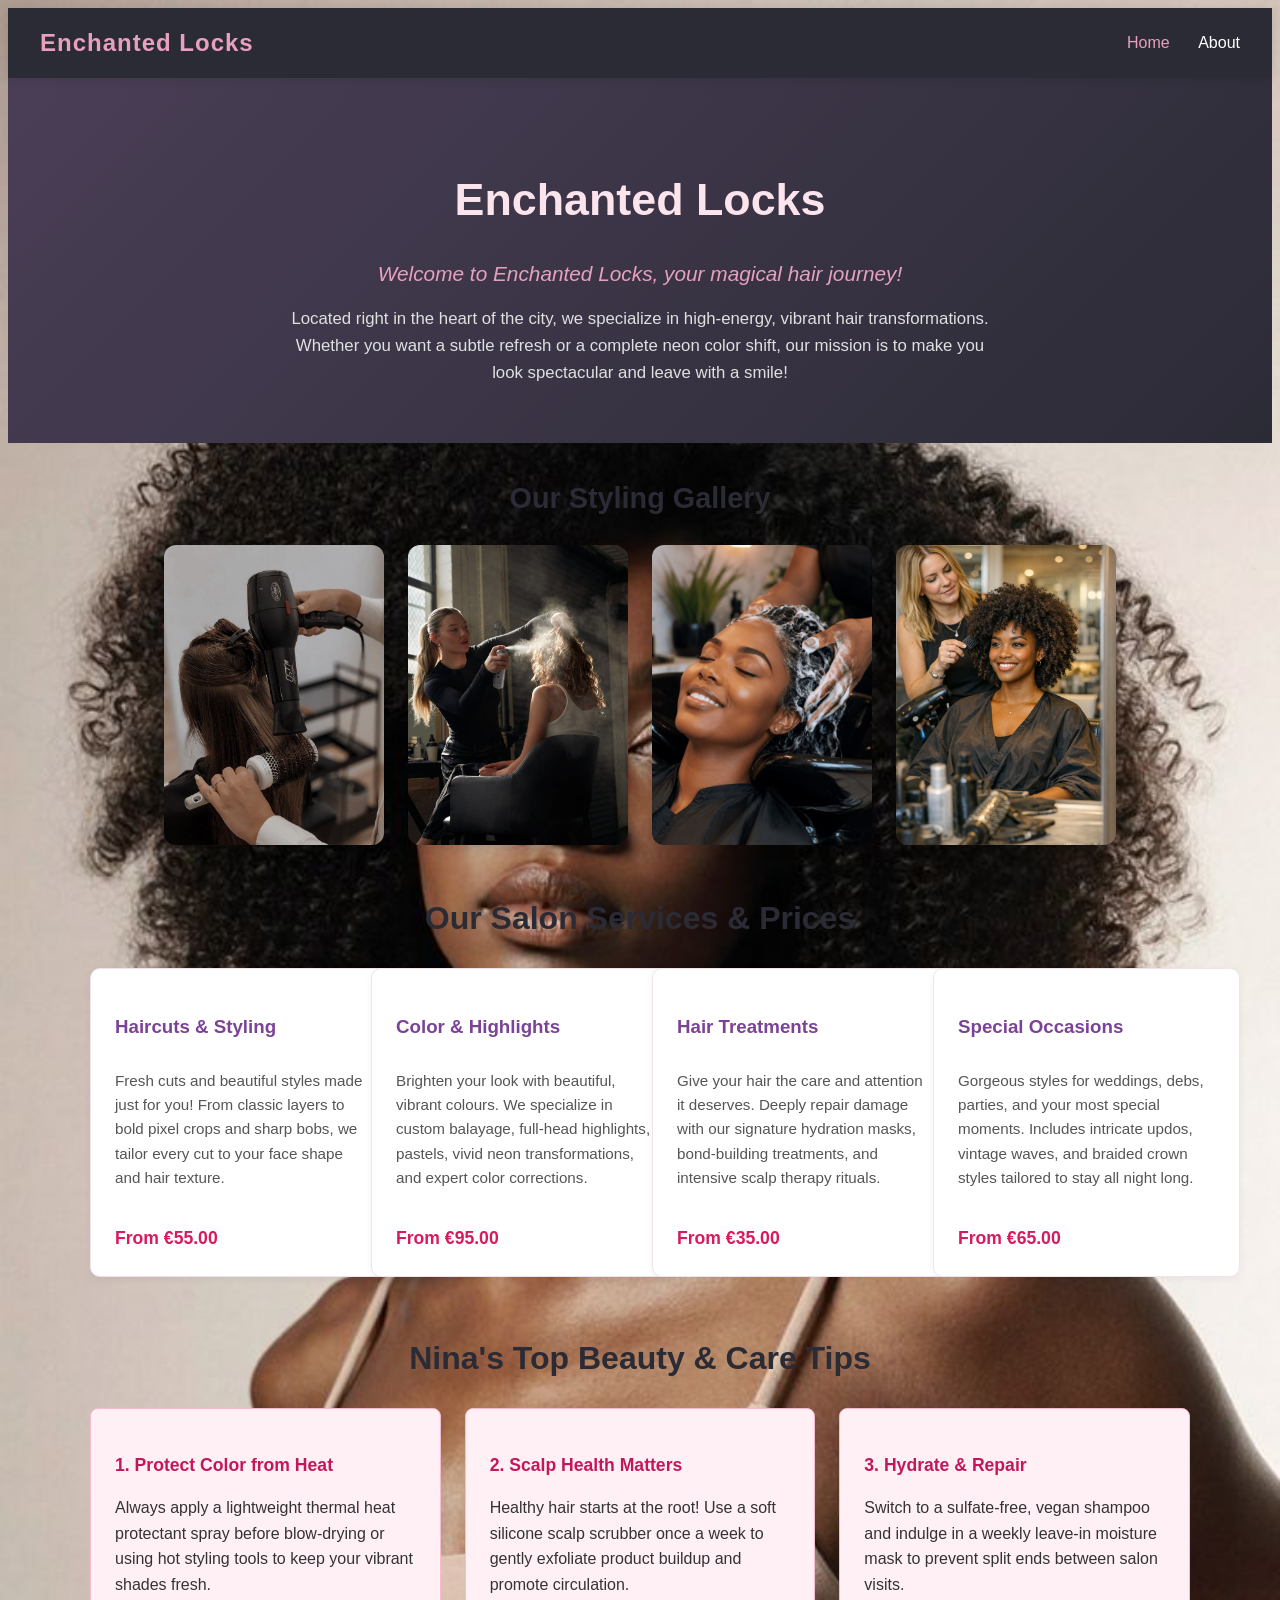
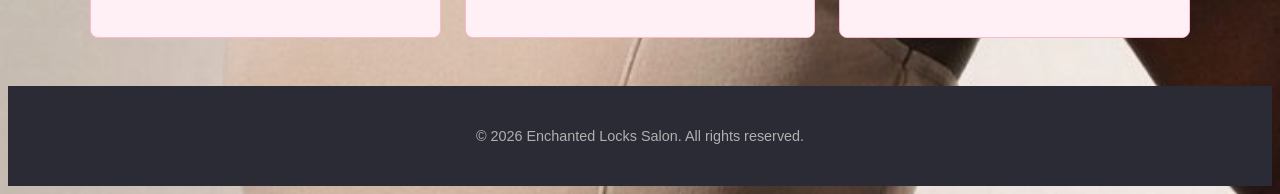
==== commit 6b2ddba1: "update2" ====
--- a/style.css
+++ b/style.css
@@ -1,250 +1,371 @@
-* {
-    box-sizing: border-box;
-    margin: 0;
-    padding: 0;
-}
-
-body {
-    font-family: Arial, Verdana, sans-serif; /* Simple font for dyslexia */
-    font-size: 18px;                         /* Larger readable text */
-    line-height: 1.6;
-    text-align: left;                        /* Left-aligned for readability */
-    color: #222222;
-    background-color: #fdfbfb;
-}
-
+{
+     box-sizing: border-box;
+     margin: 0;
+     padding: 0;
+ }
+
+ body {
+     font-family: 'Segoe UI', Tahoma, Geneva, Verdana, sans-serif;
+     line-height: 1.6;
+     color: #333333;
+     background-color: #fdfbfb;
+ }
+
+ .main-nav {
+     display: flex;
+     justify-content: space-between;
+     align-items: center;
+     background-color: #2b2b36;
+     padding: 1rem 2rem;
+     position: sticky;
+     top: 0;
+     z-index: 1000;
+     box-shadow: 0 2px 10px rgba(0, 0, 0, 0.1);
+ }
+
+ .main-nav .logo {
+     color: #e8a0bf;
+     font-size: 1.5rem;
+     font-weight: 700;
+     letter-spacing: 1px;
+ }
+
+ .nav-links a {
+     color: #ffffff;
+     text-decoration: none;
+     margin-left: 1.5rem;
+     font-weight: 500;
+     transition: color 0.3s ease;
+ }
+
+ .nav-links a:hover,
+ .nav-links a.active {
+     color: #e8a0bf;
+ }
+
+ .hero-header,
+ .page-header {
+     background: linear-gradient(135deg, #4a3e56 0%, #2b2b36 100%);
+     color: #ffffff;
+     text-align: center;
+     padding: 3.5rem 1.5rem;
+ }
+
+ .hero-header h1,
+ .page-header h1 {
+     font-size: 2.8rem;
+     color: #fce4ec;
+     margin-bottom: 0.5rem;
+ }
+
+ .tagline {
+     font-size: 1.3rem;
+     font-style: italic;
+     color: #e8a0bf;
+     margin-bottom: 1rem;
+ }
+
+ .hero-description {
+     max-width: 700px;
+     margin: 0 auto;
+     font-size: 1.05rem;
+     color: #e0e0e0;
+ }
+
+ .container {
+     max-width: 1100px;
+     margin: 2rem auto;
+     padding: 0 1.5rem;
+ }
+
+ .gallery-section {
+     margin-bottom: 3rem;
+     text-align: center;
+ }
+
+ .gallery-section h2 {
+     font-size: 1.8rem;
+     color: #2b2b36;
+     margin-bottom: 1.5rem;
+ }
+
+ .image-gallery {
+     display: flex;
+     flex-wrap: wrap;
+     gap: 1.5rem;
+     justify-content: center;
+ }
+
+ .image-gallery img {
+     width: 220px;
+     height: 300px;
+     object-fit: cover;
+     border-radius: 12px;
+     box-shadow: 0 4px 12px rgba(0, 0, 0, 0.15);
+     transition: transform 0.3s ease, box-shadow 0.3s ease;
+ }
+
+ .image-gallery img:hover {
+     transform: translateY(-6px);
+     box-shadow: 0 8px 20px rgba(0, 0, 0, 0.2);
+ }
+
+ .section-title {
+     text-align: center;
+     font-size: 2rem;
+     color: #2b2b36;
+     margin: 2.5rem 0 1.5rem;
+     position: relative;
+ }
+
+ .services-grid {
+     display: grid;
+     grid-template-columns: repeat(auto-fit, minmax(240px, 1fr));
+     gap: 1.5rem;
+ }
+
+ .service-card {
+     background-color: #ffffff;
+     border: 1px solid #f0e4ec;
+     border-radius: 10px;
+     padding: 1.5rem;
+     box-shadow: 0 2px 8px rgba(0, 0, 0, 0.05);
+     display: flex;
+     flex-direction: column;
+     justify-content: space-between;
+ }
+
+ .service-card h3 {
+     color: #7b4397;
+     margin-bottom: 0.75rem;
+ }
+
+ .service-card p {
+     font-size: 0.95rem;
+     color: #555555;
+     margin-bottom: 1rem;
+ }
+
+ .service-card .price {
+     font-weight: bold;
+     color: #d81b60;
+     font-size: 1.1rem;
+     margin-bottom: 0;
+ }
+
+ .story-section {
+     display: flex;
+     flex-wrap: wrap;
+     gap: 2rem;
+     align-items: center;
+     margin-bottom: 3rem;
+ }
+
+ .story-image img {
+     width: 100%;
+     max-width: 320px;
+     height: auto;
+     border-radius: 12px;
+     box-shadow: 0 4px 15px rgba(0, 0, 0, 0.12);
+ }
+
+ .story-text {
+     flex: 1;
+     min-width: 280px;
+ }
+
+ .story-text h2 {
+     font-size: 2rem;
+     color: #2b2b36;
+     margin-bottom: 1rem;
+ }
+
+ .story-text p {
+     margin-bottom: 1rem;
+     color: #444444;
+ }
+
+ .cards-grid {
+     display: grid;
+     grid-template-columns: repeat(auto-fit, minmax(300px, 1fr));
+     gap: 2rem;
+     margin-bottom: 3rem;
+ }
+
+ .profile-card {
+     background: #ffffff;
+     border-radius: 10px;
+     padding: 2rem;
+     box-shadow: 0 4px 12px rgba(0, 0, 0, 0.08);
+ }
+
+ .profile-card.featured-member {
+     border-left: 5px solid #d81b60;
+ }
+
+ .profile-card.standard-member {
+     border-left: 5px solid #7b4397;
+ }
+
+ .profile-card h2 {
+     font-size: 1.4rem;
+     margin-bottom: 1rem;
+     color: #2b2b36;
+ }
+
+ .about-info-list {
+     list-style-type: none;
+ }
+
+ .about-info-list li {
+     margin-bottom: 1rem;
+     padding-left: 1.2rem;
+     position: relative;
+ }
+
+ .about-info-list li::before {
+     content: "•";
+     color: #e8a0bf;
+     font-weight: bold;
+     font-size: 1.4rem;
+     position: absolute;
+     left: 0;
+     top: -3px;
+ }
+
+ .highlights-section {
+     background: #f4edf2;
+     border-radius: 12px;
+     padding: 2rem;
+     margin-bottom: 3rem;
+ }
+
+ .highlights-section h2 {
+     text-align: center;
+     color: #2b2b36;
+     margin-bottom: 1.5rem;
+ }
+
+ .highlights-grid {
+     display: grid;
+     grid-template-columns: repeat(auto-fit, minmax(200px, 1fr));
+     gap: 1.5rem;
+ }
+
+ .highlight-item {
+     background: #ffffff;
+     padding: 1.2rem;
+     border-radius: 8px;
+     text-align: center;
+ }
+
+ .highlight-item h4 {
+     color: #7b4397;
+     margin-bottom: 0.5rem;
+ }
+
+ .tips-grid {
+     display: grid;
+     grid-template-columns: repeat(auto-fit, minmax(250px, 1fr));
+     gap: 1.5rem;
+     margin-bottom: 3rem;
+ }
+
+ .tip-box {
+     background: #fff0f5;
+     border: 1px solid #f8bbd0;
+     border-radius: 8px;
+     padding: 1.5rem;
+ }
+
+ .tip-box h3 {
+     color: #c2185b;
+     margin-bottom: 0.5rem;
+     font-size: 1.1rem;
+ }
+
+ footer {
+     background-color: #2b2b36;
+     color: #b0b0b0;
+     text-align: center;
+     padding: 1.5rem 1rem;
+     margin-top: 3rem;
+     font-size: 0.9rem;
+ }
+
+ @media (max-width: 600px) {
+     .main-nav {
+         flex-direction: column;
+         gap: 0.5rem;
+     }
+
+     .nav-links a {
+         margin: 0 0.5rem;
+     }
+
+     .hero-header h1,
+     .page-header h1 {
+         font-size: 2.1rem;
+     }
+
+     .story-section {
+         flex-direction: column;
+         text-align: center;
+     }
+ }
+
+ body {
+     font-family: 'Segoe UI', Tahoma, Geneva, Verdana, sans-serif;
+     line-height: 1.6;
+     color: #333333;
+     background-color: #fdfbfb;
+
+     background-image: url('hair1.jpg');
+     background-size: cover;
+     background-repeat: no-repeat;
+     background-attachment: fixed;
+ }
+
+
+ .service-card {
+
+
+     background-color: #ffffff;
+     width: 100%;
+     min-height: 180px;
+     padding: 1.5rem;
+     margin-bottom: 1rem;
+     border: 1px solid #f0e4ec;
+     border-radius: 10px;
+ }
+
+
+ .service-card:hover {
+     transform: translateY(-4px);
+     box-shadow: 0 6px 15px rgba(216, 27, 96, 0.15);
+ }
+
+ .main-nav a {
+     color: #ffffff;
+     text-decoration: none;
+ }
+
+ 
 .skip-link {
     position: absolute;
-    top: -40px;
-    left: 0;
-    background: #2b2b36;
+    top: -50px;
+    left: 10px;
+    background-color: #2b2b36;
     color: #ffffff;
-    padding: 8px 16px;
+    padding: 10px 15px;
+    font-weight: bold;
+    text-decoration: underline;
+    border-radius: 5px;
     z-index: 2000;
 }
 
+
 .skip-link:focus {
-    top: 0;
+    top: 10px;
+    outline: 3px solid #f3b3cf;
 }
-
-.main-nav {
-    display: flex;
-    justify-content: space-between;
-    align-items: center;
-    background-color: #2b2b36;
-    padding: 1rem 2rem;
-    position: sticky;
-    top: 0;
-    z-index: 1000;
-}
-
-.main-nav .logo {
-    color: #f3b3cf;
-    font-size: 1.5rem;
-    font-weight: 700;
-}
-
-.nav-links a {
-    color: #ffffff;
-    text-decoration: none;
-    margin-left: 1.5rem;
-    font-weight: 500;
-}
-
-/* Underline + outline so colour is not the only cue */
-.nav-links a:hover,
-.nav-links a:focus-visible,
-.nav-links a.active {
-    color: #f3b3cf;
-    text-decoration: underline;
-    outline: 2px solid #f3b3cf;
-    outline-offset: 4px;
-}
-
-.hero-header,
-.page-header {
-    background: linear-gradient(135deg, #4a3e56, #2b2b36);
-    color: #ffffff;
-    text-align: center;
-    padding: 3rem 1.5rem;
-}
-
-.hero-header h1,
-.page-header h1 {
-    font-size: 2.5rem;
-    color: #fce4ec;
-    margin-bottom: 0.5rem;
-}
-
-.tagline {
-    font-size: 1.25rem;
-    font-style: italic;
-    color: #f3b3cf;
-    margin-bottom: 1rem;
-}
-
-.hero-description {
-    max-width: 700px;
-    margin: 0 auto;
-    color: #f0f0f0;
-    text-align: left;
-}
-
-.container {
-    max-width: 1100px;
-    margin: 2rem auto;
-    padding: 0 1.5rem;
-}
-
-.section-title,
-.gallery-section h2,
-.highlights-section h2 {
-    text-align: center;
-    font-size: 1.9rem;
-    color: #2b2b36;
-    margin: 2rem 0 1.5rem;
-}
-
-.image-gallery {
-    display: flex;
-    flex-wrap: wrap;
-    gap: 1.5rem;
-    justify-content: center;
-}
-
-.image-gallery img {
-    width: 220px;
-    height: 300px;
-    object-fit: cover;
-    border-radius: 12px;
-    box-shadow: 0 4px 12px rgba(0, 0, 0, 0.15);
-}
-
-.services-grid,
-.tips-grid,
-.highlights-grid {
-    display: grid;
-    grid-template-columns: repeat(auto-fit, minmax(230px, 1fr));
-    gap: 1.5rem;
-    margin-bottom: 2.5rem;
-}
-
-.cards-grid {
-    display: grid;
-    grid-template-columns: repeat(auto-fit, minmax(300px, 1fr));
-    gap: 2rem;
-    margin-bottom: 2.5rem;
-}
-
-.service-card,
-.profile-card,
-.highlight-item {
-    background: #ffffff;
-    border: 1px solid #f0e4ec;
-    border-radius: 10px;
-    padding: 1.5rem;
-    box-shadow: 0 2px 8px rgba(0, 0, 0, 0.06);
-}
-
-.service-card {
-    display: flex;
-    flex-direction: column;
-    justify-content: space-between;
-}
-
-.service-card h3,
-.highlight-item h3 {
-    color: #6a3285;
-    margin-bottom: 0.6rem;
-}
-
-.service-card .price {
-    font-weight: bold;
-    color: #b81450;
-    margin-top: 1rem;
-}
-
-.tip-box {
-    background: #fff0f5;
-    border: 1px solid #f8bbd0;
-    border-radius: 8px;
-    padding: 1.5rem;
-}
-
-.tip-box h3 {
-    color: #ad1457;
-    margin-bottom: 0.5rem;
-}
-
-.story-section {
-    display: flex;
-    flex-wrap: wrap;
-    gap: 2rem;
-    align-items: center;
-    margin-bottom: 2.5rem;
-}
-
-.story-image img {
-    width: 100%;
-    max-width: 320px;
-    border-radius: 12px;
-}
-
-.story-text {
-    flex: 1;
-    min-width: 280px;
-}
-
-.story-text h2,
-.profile-card h2 {
-    color: #2b2b36;
-    margin-bottom: 1rem;
-}
-
-.story-text p {
-    margin-bottom: 1rem;
-}
-
-.profile-card.featured-member {
-    border-left: 5px solid #d81b60;
-}
-
-.profile-card.standard-member {
-    border-left: 5px solid #7b4397;
-}
-
-.about-info-list {
-    padding-left: 1.2rem;
-}
-
-.about-info-list li {
-    margin-bottom: 0.8rem;
-}
-
-.highlights-section {
-    background: #f4edf2;
-    border-radius: 12px;
-    padding: 1.5rem;
-}
-
-footer {
-    background-color: #2b2b36;
-    color: #e0e0e0;
-    text-align: center;
-    padding: 1.5rem;
-    margin-top: 3rem;
-}
-
-@media (prefers-reduced-motion: reduce) {
-    * {
-        transition: none !important;
-        transform: none !important;
-    }
-}
-
-@media (max-width: 600px) {
-    .main-nav {
-        flex-direction: column;
-        gap: 0.5rem;
-    }
-}
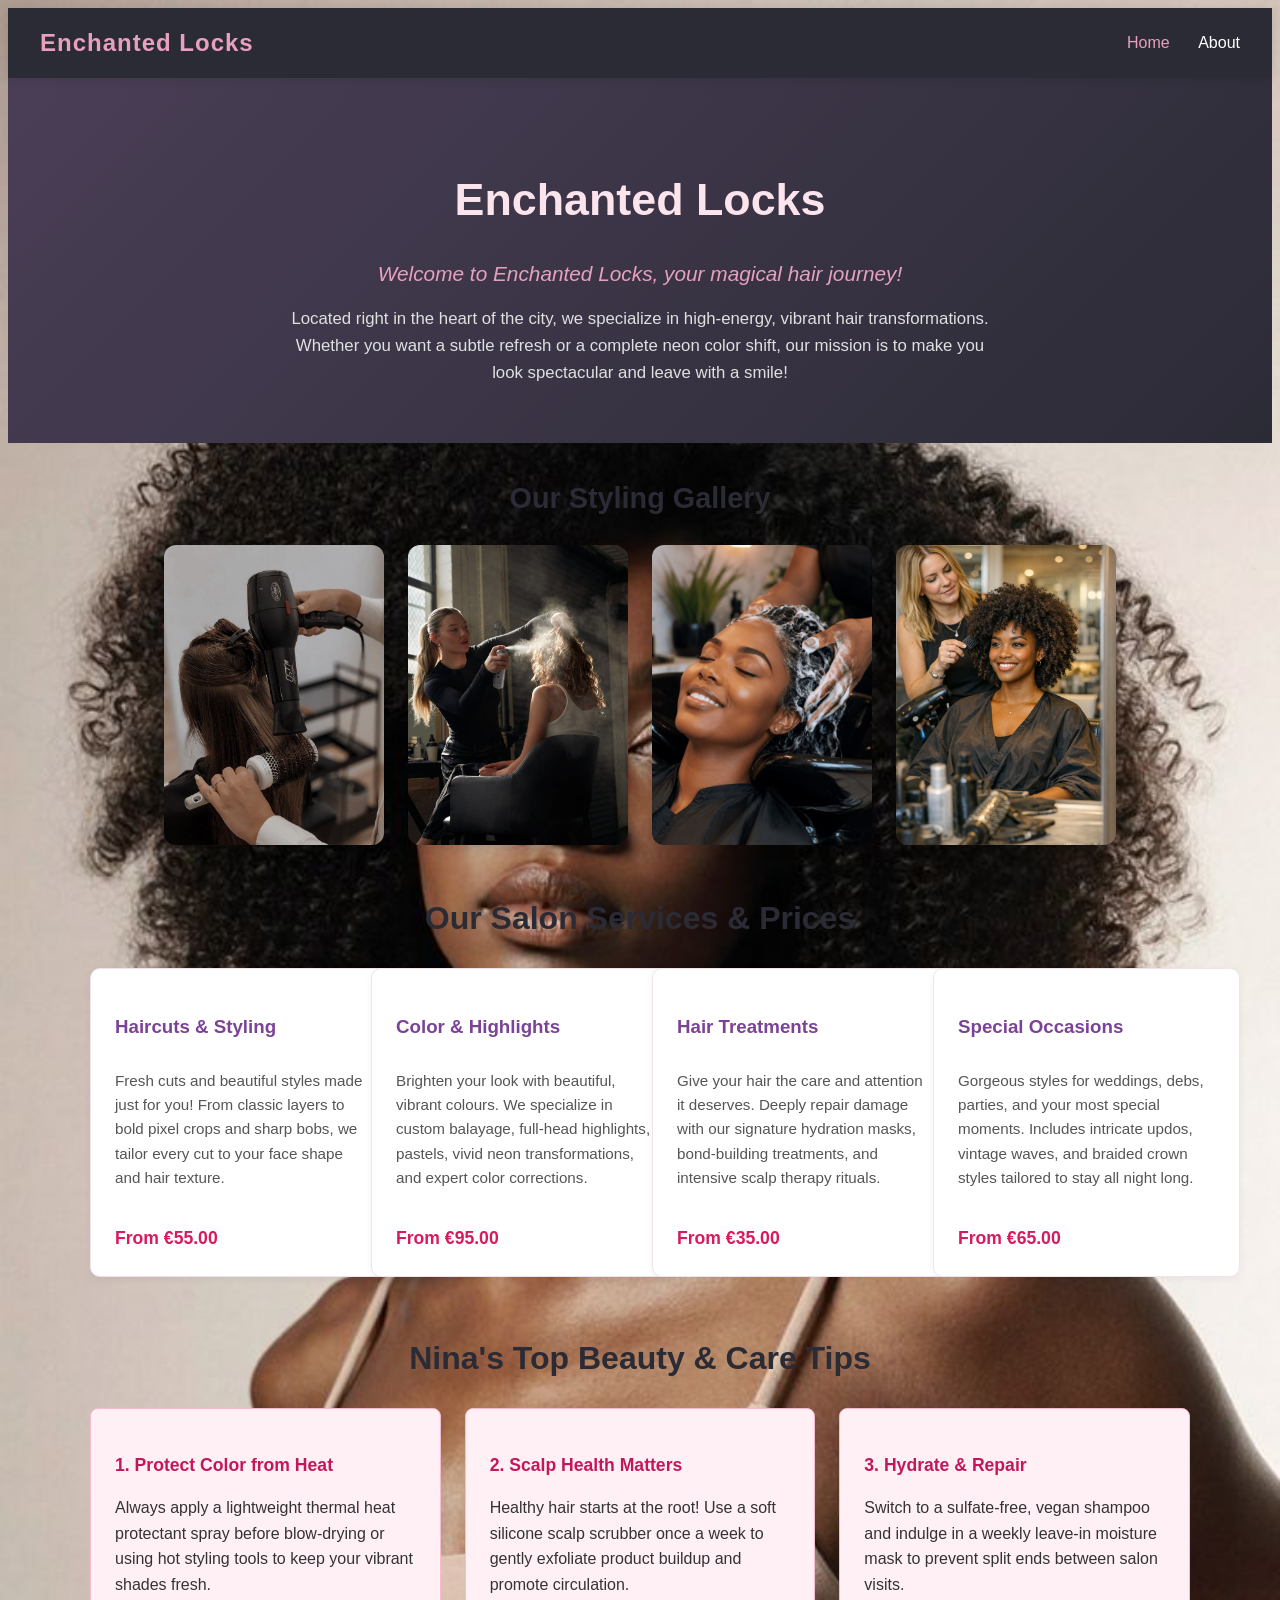
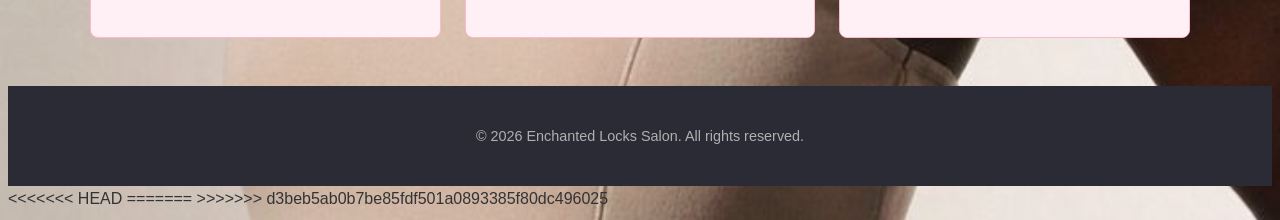
==== commit 365b3dbd: "Merge branch 'main' of https://github.com/khrystynamalko/WebDev_Project_TechTitans" ====
--- a/index.html
+++ b/index.html
@@ -92,4 +92,8 @@
 
 </body>
 </html>
+<<<<<<< HEAD
+=======
 
+>>>>>>> d3beb5ab0b7be85fdf501a0893385f80dc496025
+
--- a/style.css
+++ b/style.css
@@ -1,3 +1,4 @@
+<<<<<<< HEAD
 {
      box-sizing: border-box;
      margin: 0;
@@ -368,4 +369,274 @@
 .skip-link:focus {
     top: 10px;
     outline: 3px solid #f3b3cf;
-}
+=======
+* {
+    box-sizing: border-box;
+    margin: 0;
+    padding: 0;
+}
+
+body {
+    font-family: Arial, Verdana, sans-serif; /* Simple font for dyslexia */
+    font-size: 18px;                         /* Larger readable text */
+    line-height: 1.6;
+    text-align: left;                        /* Left-aligned for readability */
+    color: #222222;
+    background-color: #fdfbfb;
+}
+
+.skip-link {
+    position: absolute;
+    top: -40px;
+    left: 0;
+    background: #2b2b36;
+    color: #ffffff;
+    padding: 8px 16px;
+    z-index: 2000;
+}
+
+.skip-link:focus {
+    top: 0;
+}
+
+.main-nav {
+    display: flex;
+    justify-content: space-between;
+    align-items: center;
+    background-color: #2b2b36;
+    padding: 1rem 2rem;
+    position: sticky;
+    top: 0;
+    z-index: 1000;
+}
+
+.main-nav .logo {
+    color: #f3b3cf;
+    font-size: 1.5rem;
+    font-weight: 700;
+}
+
+.nav-links a {
+    color: #ffffff;
+    text-decoration: none;
+    margin-left: 1.5rem;
+    font-weight: 500;
+}
+
+/* Underline + outline so colour is not the only cue */
+.nav-links a:hover,
+.nav-links a:focus-visible,
+.nav-links a.active {
+    color: #f3b3cf;
+    text-decoration: underline;
+    outline: 2px solid #f3b3cf;
+    outline-offset: 4px;
+}
+
+.hero-header,
+.page-header {
+    background: linear-gradient(135deg, #4a3e56, #2b2b36);
+    color: #ffffff;
+    text-align: center;
+    padding: 3rem 1.5rem;
+}
+
+.hero-header h1,
+.page-header h1 {
+    font-size: 2.5rem;
+    color: #fce4ec;
+    margin-bottom: 0.5rem;
+>>>>>>> d3beb5ab0b7be85fdf501a0893385f80dc496025
+}
+
+.tagline {
+    font-size: 1.25rem;
+    font-style: italic;
+    color: #f3b3cf;
+    margin-bottom: 1rem;
+}
+
+.hero-description {
+    max-width: 700px;
+    margin: 0 auto;
+    color: #f0f0f0;
+    text-align: left;
+}
+
+.container {
+    max-width: 1100px;
+    margin: 2rem auto;
+    padding: 0 1.5rem;
+}
+
+.section-title,
+.gallery-section h2,
+.highlights-section h2 {
+    text-align: center;
+    font-size: 1.9rem;
+    color: #2b2b36;
+    margin: 2rem 0 1.5rem;
+}
+
+.image-gallery {
+    display: flex;
+    flex-wrap: wrap;
+    gap: 1.5rem;
+    justify-content: center;
+}
+
+.image-gallery img {
+    width: 220px;
+    height: 300px;
+    object-fit: cover;
+    border-radius: 12px;
+    box-shadow: 0 4px 12px rgba(0, 0, 0, 0.15);
+}
+
+.services-grid,
+.tips-grid,
+.highlights-grid {
+    display: grid;
+    grid-template-columns: repeat(auto-fit, minmax(230px, 1fr));
+    gap: 1.5rem;
+    margin-bottom: 2.5rem;
+}
+
+.cards-grid {
+    display: grid;
+    grid-template-columns: repeat(auto-fit, minmax(300px, 1fr));
+    gap: 2rem;
+    margin-bottom: 2.5rem;
+}
+
+.service-card,
+.profile-card,
+.highlight-item {
+    background: #ffffff;
+    border: 1px solid #f0e4ec;
+    border-radius: 10px;
+    padding: 1.5rem;
+    box-shadow: 0 2px 8px rgba(0, 0, 0, 0.06);
+}
+
+.service-card {
+    display: flex;
+    flex-direction: column;
+    justify-content: space-between;
+}
+
+.service-card h3,
+.highlight-item h3 {
+    color: #6a3285;
+    margin-bottom: 0.6rem;
+}
+
+.service-card .price {
+    font-weight: bold;
+    color: #b81450;
+    margin-top: 1rem;
+}
+
+.tip-box {
+    background: #fff0f5;
+    border: 1px solid #f8bbd0;
+    border-radius: 8px;
+    padding: 1.5rem;
+}
+
+.tip-box h3 {
+    color: #ad1457;
+    margin-bottom: 0.5rem;
+}
+
+.story-section {
+    display: flex;
+    flex-wrap: wrap;
+    gap: 2rem;
+    align-items: center;
+    margin-bottom: 2.5rem;
+}
+
+.story-image img {
+    width: 100%;
+    max-width: 320px;
+    border-radius: 12px;
+}
+
+.story-text {
+    flex: 1;
+    min-width: 280px;
+}
+
+.story-text h2,
+.profile-card h2 {
+    color: #2b2b36;
+    margin-bottom: 1rem;
+}
+
+.story-text p {
+    margin-bottom: 1rem;
+}
+
+.profile-card.featured-member {
+    border-left: 5px solid #d81b60;
+}
+
+.profile-card.standard-member {
+    border-left: 5px solid #7b4397;
+}
+
+.about-info-list {
+    padding-left: 1.2rem;
+}
+
+.about-info-list li {
+    margin-bottom: 0.8rem;
+}
+
+.highlights-section {
+    background: #f4edf2;
+    border-radius: 12px;
+    padding: 1.5rem;
+}
+
+footer {
+    background-color: #2b2b36;
+    color: #e0e0e0;
+    text-align: center;
+    padding: 1.5rem;
+    margin-top: 3rem;
+}
+
+@media (prefers-reduced-motion: reduce) {
+    * {
+        transition: none !important;
+        transform: none !important;
+    }
+}
+
+@media (max-width: 600px) {
+    .main-nav {
+        flex-direction: column;
+        gap: 0.5rem;
+    }
+}
+
+.skip-link {
+    position: absolute;
+    top: -50px;
+    left: 10px;
+    background-color: #2b2b36;
+    color: #ffffff;
+    padding: 10px 15px;
+    font-weight: bold;
+    text-decoration: underline;
+    border-radius: 5px;
+    z-index: 2000;
+}
+
+.skip-link:focus {
+    top: 10px;
+    outline: 3px solid #f3b3cf;
+}
+
